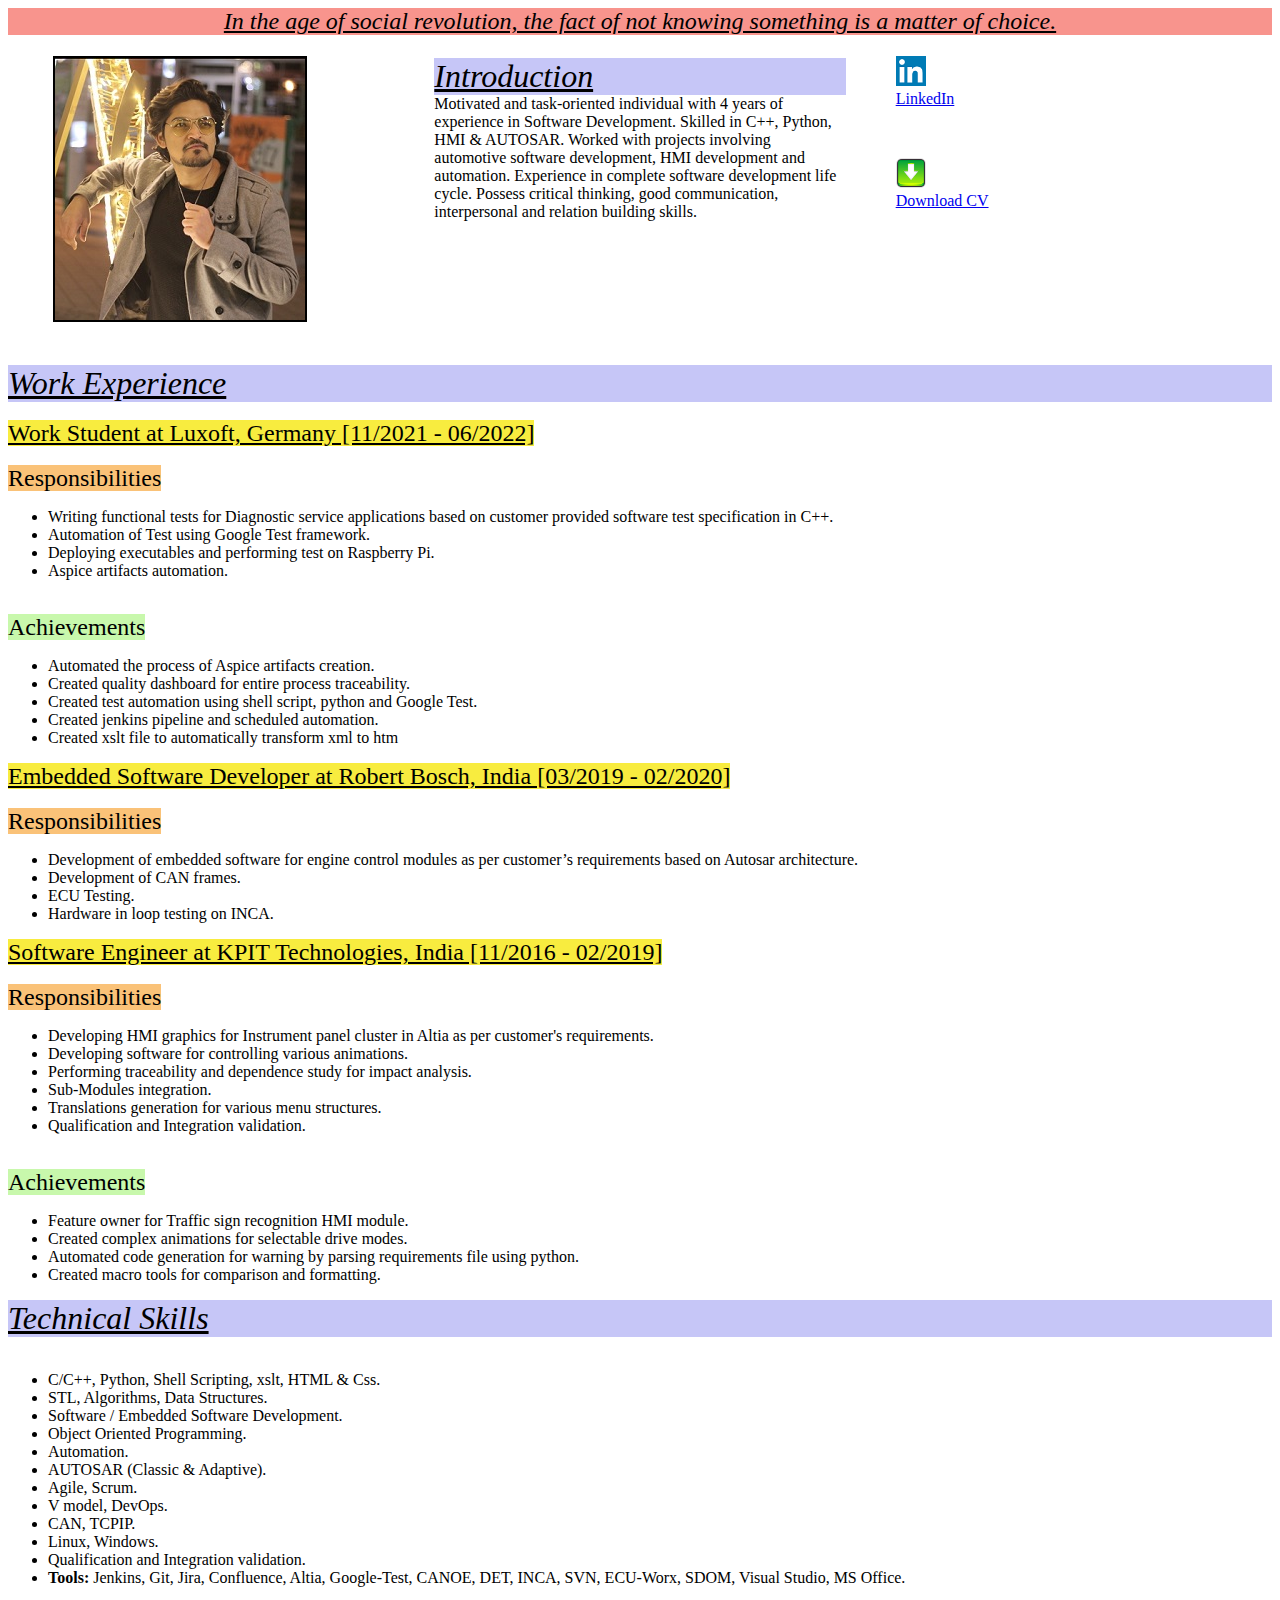
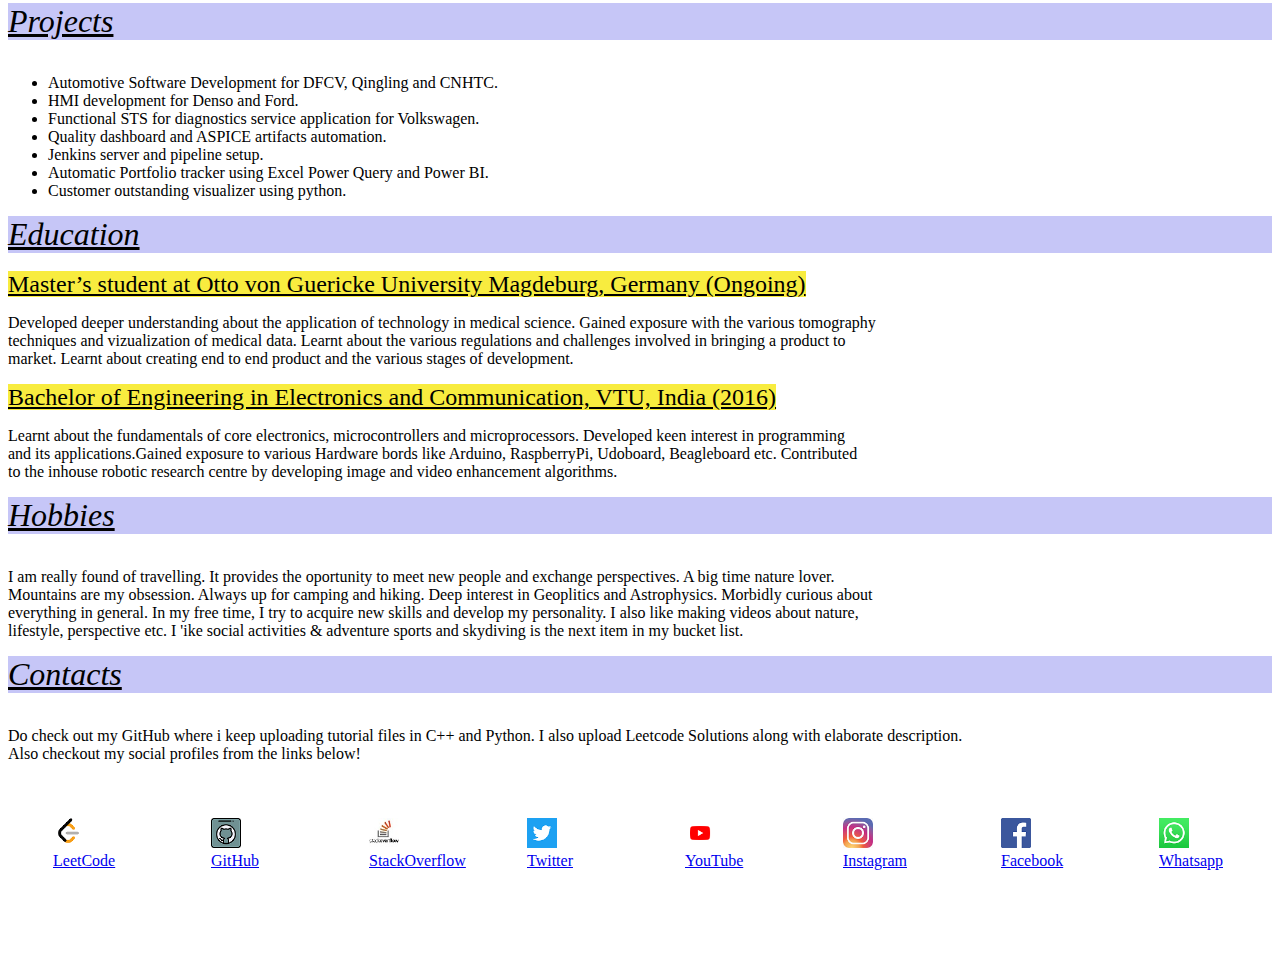
==== index.html @ 7afd221d "Initial version" ====
<!DOCTYPE html>
    <html>
<head>
<meta name="viewport" content="width=device-width, initial-scale=1">
<style>
/* Three image containers (use 25% for four, and 50% for two, etc) */
.column {
  float: left;
  width: 10%;
  padding: 5px;
}

/* Clear floats after image containers */
.row::after {
  content: "";
  clear: both;
  display: table;
}


.row {
  display: flex;
}

.column {
  flex: 10%;
  padding: 5px;
}

.h0{
    text-align:center;
    font-family:Segoe Print;
    background-color:rgb(248, 148, 141);
    font-size:150%;
    color:black;
    }
.h1{
    text-align:left;
    font-family:Segoe Print;
    background-color:rgb(198, 198, 247);
    font-size:200%;
    color:black;
    }

.h2{
    text-align:left;
    font-family:News Gothic MT;
    font-size:150%;
    color:black;
    }
.t1{
    text-align: left;
    font-family:verdana;
    font-size:100%;
    color:black;
    }

</style>

</head>
<body style="background-color:#fffffffa">
    <! –– Tagline ––>
    <div class = "h0"><i><u>In the age of social revolution, the fact of not knowing something is a matter of choice.</u></i></div>

  <! –– Profile Picture and introduction ––>
  <div class="row">
    <div class="column">
        <figure><img src="Images/Satish.jpg" alt="Satish" style="width:250px;height:262px;border: 2px solid;"></figure>
    </div> 
    <div class="column">
        <br>
        <div class = "h1"><i><u>Introduction</u></i></div>
        <div class = "t1">Motivated and task-oriented individual with 4 years of experience in Software Development.
        Skilled in C++, Python, HMI & AUTOSAR. Worked with projects involving automotive software development, 
        HMI development and automation. Experience in complete software development life cycle. Possess critical thinking, 
        good communication, interpersonal and relation building skills.</t1>
        </div> 
    </div>
    <div class="column">
        <a href="https://www.linkedin.com/in/Satish-Kumar-e/"><figure><img src="Images/Linkedin.png" alt="Linkedin" style="width:30px;height:30px;"><figcaption><hx>LinkedIn</hx></figcaption></figure></a>
        <br>
        <a href="Document/Satish_Kumar_CV.pdf" download><figure><img src="Images/Download.png" alt="Download CV" style="width:30px;height:30px;"><figcaption>Download CV</figcaption></figure></a>
        
    </div>
  </div>
  <br>
  <! –– Work Experience ––>
  <div class = "h1"><i><u>Work Experience</u></i></div>
  <br>
  <! –– LUXOFT ––>
  <div class = "h2"><u><span style="background-color:rgb(248, 236, 63) ;">Work Student at Luxoft, Germany [11/2021 - 06/2022]</span></u></div>
  <br>
  <div class = "h2"><span style="background-color:rgb(250, 194, 120) ;">Responsibilities</span></div>
  <div class = "t1">
  <ul>
    <li> Writing functional tests for Diagnostic service applications based on customer provided software test specification in C++.</li>
    <li> Automation of Test using Google Test framework.</li>
    <li> Deploying executables and performing test on Raspberry Pi.</li>
    <li> Aspice artifacts automation.</li>
  </ul>
</div>
  <br>
  <div class = "h2"><span style="background-color:rgb(200, 248, 172) ;">Achievements</span></div>
  <div class = "t1">
  <ul>
    <li> Automated the process of Aspice artifacts creation. </li>
    <li> Created quality dashboard for entire process traceability.</li>
    <li> Created test automation using shell script, python and Google Test.</li>
    <li> Created jenkins pipeline and scheduled automation.</li>
    <li> Created xslt file to automatically transform xml to htm</li>
  </ul>
</div>
  <! –– BOSCH ––>
  <div class = "h2"><u><span style="background-color:rgb(248, 236, 63) ;">Embedded Software Developer at Robert Bosch, India [03/2019 - 02/2020]</span></u></div>
  <br>
  <div class = "h2"><span style="background-color:rgb(250, 194, 120) ;">Responsibilities</span></div>
  <div class = "t1">
  <ul>
    <li>  Development of embedded software for engine control modules as per customer’s requirements based on Autosar architecture.</li>
    <li>  Development of CAN frames.</li>
    <li>  ECU Testing.</li>
    <li>  Hardware in loop testing on INCA.</li>
  </ul>
</div>

  <! –– KPIT ––>
  <div class = "h2"><u><span style="background-color:rgb(248, 236, 63) ;">Software Engineer at KPIT Technologies, India [11/2016 - 02/2019]</span></u></div>
  <br>
  <div class = "h2"><span style="background-color:rgb(250, 194, 120) ;">Responsibilities</span></div>
  <div class = "t1"> 
  <ul>
    <li>  Developing HMI graphics for Instrument panel cluster in Altia as per customer's requirements.</li>
    <li>  Developing software for controlling various animations.</li>
    <li>  Performing traceability and dependence study for impact analysis.</li>
    <li>  Sub-Modules integration.</li>
    <li>  Translations generation for various menu structures.</li>
    <li>  Qualification and Integration validation.</li>
  </ul>
  </div>
  <br>
  <div class = "h2"><span style="background-color:rgb(200, 248, 172) ;">Achievements</span></div>
  <div class = "t1"> 
  <ul>
    <li>  Feature owner for Traffic sign recognition HMI module. </li>
    <li> Created complex animations for selectable drive modes.</li>
    <li> Automated code generation for warning by parsing requirements file using python.</li>
    <li> Created macro tools for comparison and formatting.</li>
  </ul>
</div>
  <! –– Technical Skills ––>
  <div class = "h1"><i><u>Technical Skills</u></i></div>
  <br>
  <div class = "t1">
  <ul>
    <li>  C/C++, Python, Shell Scripting, xslt, HTML & Css. </li>
    <li>  STL, Algorithms, Data Structures. </li>
    <li>  Software / Embedded Software Development.</li>
    <li>  Object Oriented Programming.</li>
    <li>  Automation.</li>
    <li>  AUTOSAR (Classic & Adaptive).</li>
    <li>  Agile, Scrum.</li>
    <li>  V model, DevOps.</li>
    <li>  CAN, TCPIP.</li>
    <li>  Linux, Windows.</li>
    <li>  Qualification and Integration validation.</li>
    <li>  <b>Tools: </b>Jenkins, Git, Jira, Confluence, Altia, Google-Test, CANOE, DET, INCA, SVN, ECU-Worx, SDOM, Visual Studio, MS Office.</li>
  </ul>
</div>
  <! –– Projects ––>
  <div class = "h1"><i><u>Projects</u></i></div>
  <br>
  <div class = "t1">
  <ul>
    <li>  Automotive Software Development for DFCV, Qingling and CNHTC. </li>
    <li>  HMI development for Denso and Ford. </li>
    <li>  Functional STS for diagnostics service application for Volkswagen.</li>
    <li>  Quality dashboard and ASPICE artifacts automation.</li>
    <li>  Jenkins server and pipeline setup.</li>
    <li>  Automatic Portfolio tracker using Excel Power Query and Power BI.</li>
    <li>  Customer outstanding visualizer using python.</li>
  </ul>
</div>
  <! –– Education ––>
  <div class = "h1"><i><u>Education</u></i></div>
  <br>
  <div class = "h2"><u><span style="background-color:rgb(248, 236, 63) ;"> Master’s student at Otto von Guericke University Magdeburg, Germany (Ongoing)</span></u></div>
  <div class = "t1">
    <p>
        Developed deeper understanding about the application of technology in medical science. Gained exposure with the various tomography<br>
        techniques and vizualization of medical data. Learnt about the various regulations and challenges involved in bringing a product to<br>
        market. Learnt about creating end to end product and the various stages of development. 
    </p>
  </div>
  <div class = "h2"><u><span style="background-color:rgb(248, 236, 63) ;">  Bachelor of Engineering in Electronics and Communication, VTU, India (2016)</span></u></div>
  <div class = "t1">
    <p>Learnt about the fundamentals of core electronics, microcontrollers and microprocessors. Developed keen interest in programming<br>
         and its applications.Gained exposure to various Hardware bords like Arduino, RaspberryPi, Udoboard, Beagleboard etc. Contributed <br>
        to the inhouse robotic research centre by developing image and video enhancement algorithms. 
    </p>
  </div>

  <! –– Hobbies ––>
  <div class = "h1"><i><u>Hobbies</u></i></div>
  <br>
  <div class = "t1">
    <p>I am really found of travelling. It provides the oportunity to meet new people and exchange perspectives.  A big time nature lover. <br>
        Mountains are my obsession. Always up for camping and hiking. Deep interest in Geoplitics and Astrophysics. Morbidly curious about<br>
        everything in general. In my free time, I try to acquire new skills and develop my personality. I also like making videos about nature,<br>
        lifestyle, perspective etc.  I 'ike social activities & adventure sports and skydiving is the next item in my bucket list.
      </p>
</div>

<! –– Contacts ––>
<div class = "h1"><i><u>Contacts</u></i></div>
<br>
<div class = "t1">
<p>Do check out my GitHub where i keep uploading tutorial files in C++ and Python. I also upload Leetcode Solutions along with elaborate description.<br>
    Also checkout my social profiles from the links below!
</p>
</div>
<br>
<! –– Various Social Media Links ––>
<div class="row">
    <div class="column">
        <a href="https://leetcode.com/satish_singhx/"><figure><img src="Images/Leetcode.png" alt="Leet Code" style="width:30px;height:30px;"><figcaption>LeetCode</figcaption></figure></a>
    </div>
    <div class="column">
        <a href="https://github.com/satishsingh0077"><figure><img src="Images/Github.png" alt="GitHub" style="width:30px;height:30px;"><figcaption>GitHub</figcaption></figure></a>
    </div>
    <div class="column">
        <a href="https://stackoverflow.com/users/17842249/satish-kumar-singh"><figure><img src="Images/StackOverflow.jpeg" alt="Stack Overflow" style="width:30px;height:30px;"><figcaption>StackOverflow</figcaption></figure></a>
      </div>
      <div class="column">
        <a href="https://twitter.com/SatishXcom"><figure><img src="Images/Twitter.png" alt="Twitter" style="width:30px;height:30px;"><figcaption>Twitter</figcaption></figure></a>
      </div>
      <div class="column">
        <a href="https://www.youtube.com/channel/UCJR1rvSaWUZOixMQodobD7g"><figure><img src="Images/Youtube.png" alt="YouTube" style="width:30px;height:30px;"><figcaption>YouTube</figcaption></figure></a>
      </div>
      <div class="column">
        <a href="https://www.instagram.com/satish_singhx/"><figure><img src="Images/Instagram.png" alt="Instagram" style="width:30px;height:30px;"><figcaption>Instagram</figcaption></figure></a>
      </div>
      <div class="column">
        <a href="https://www.facebook.com/satishsingh.xx"><figure><img src="Images/Facebook.png" alt="Facebook" style="width:30px;height:30px;"><figcaption>Facebook</figcaption></figure></a>
      </div>
      <div class="column">
        <a href="https://wa.me/+4917670106345"><figure><img src="Images/Whatsapp.png" alt="Whatsapp" style="width:30px;height:30px;"><figcaption>Whatsapp</figcaption></figure></a>
      </div>
  </div>
  <br><br><br><br>

</body>
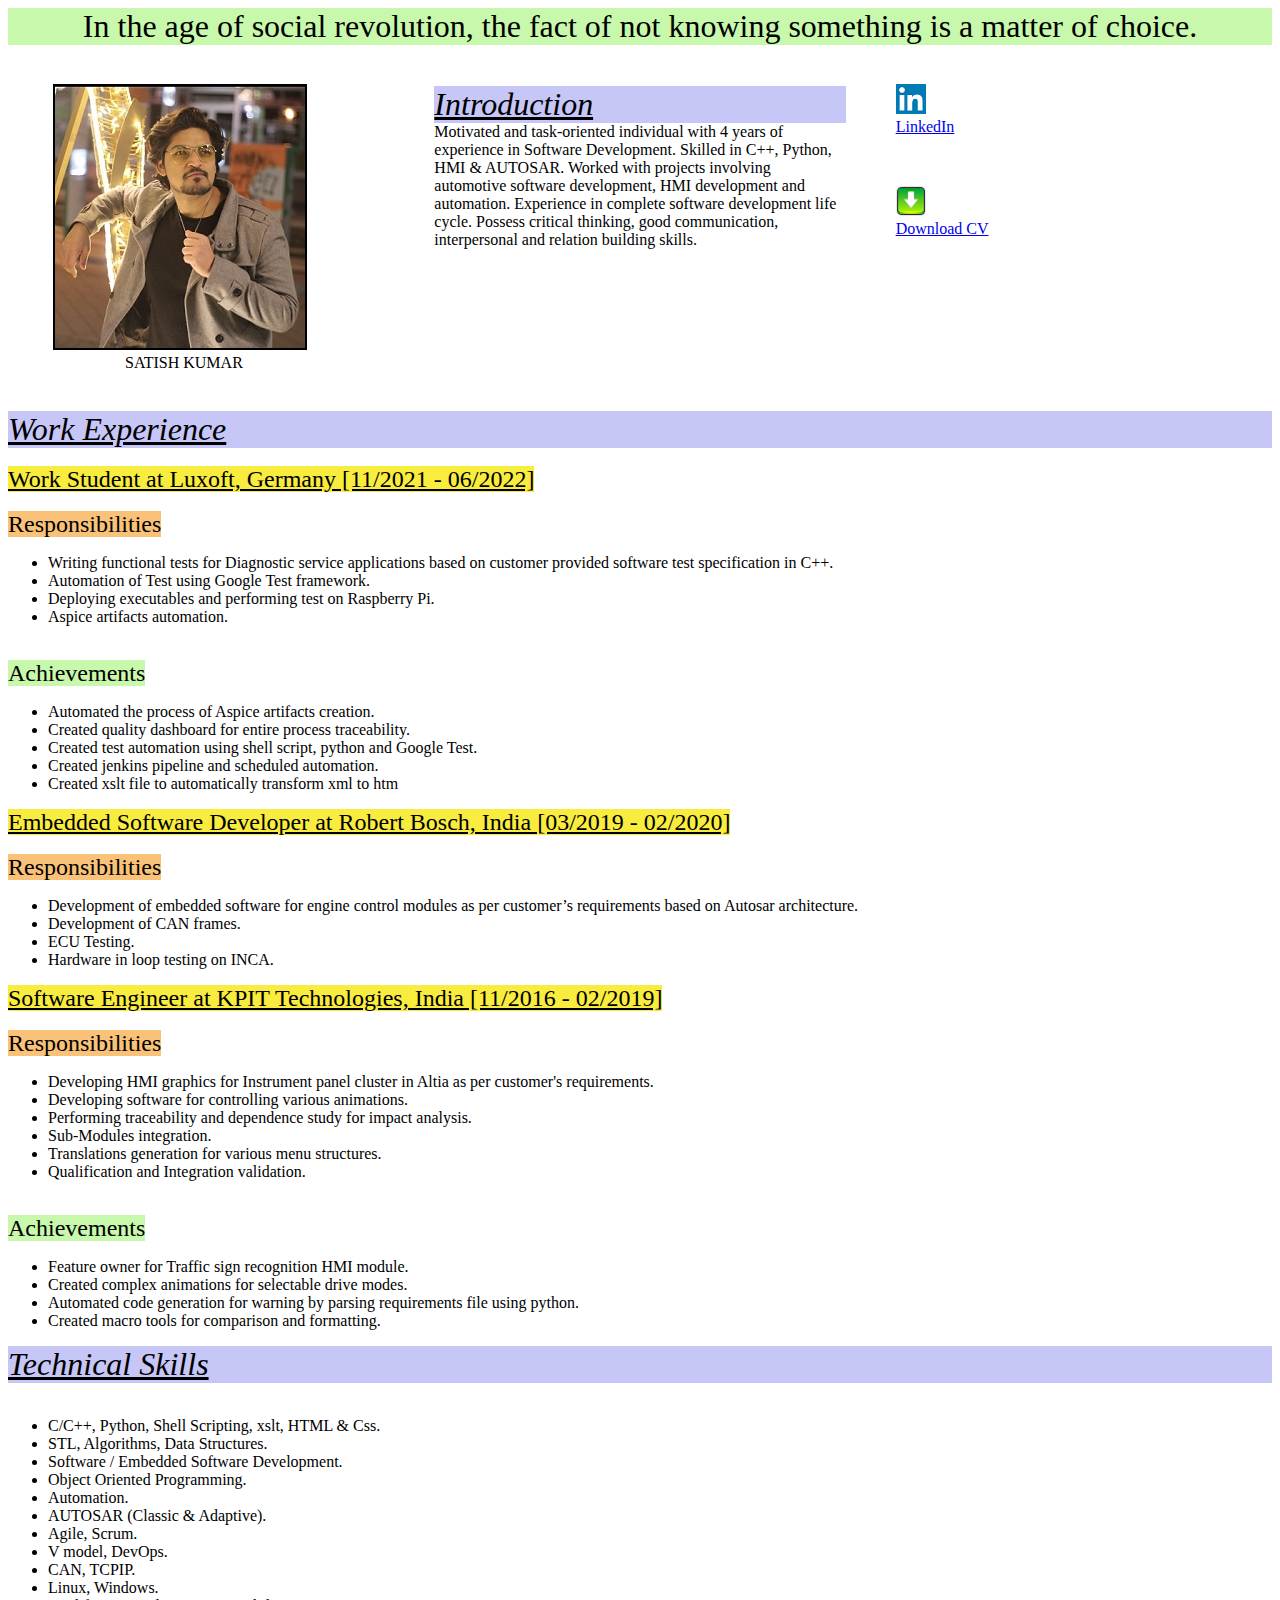
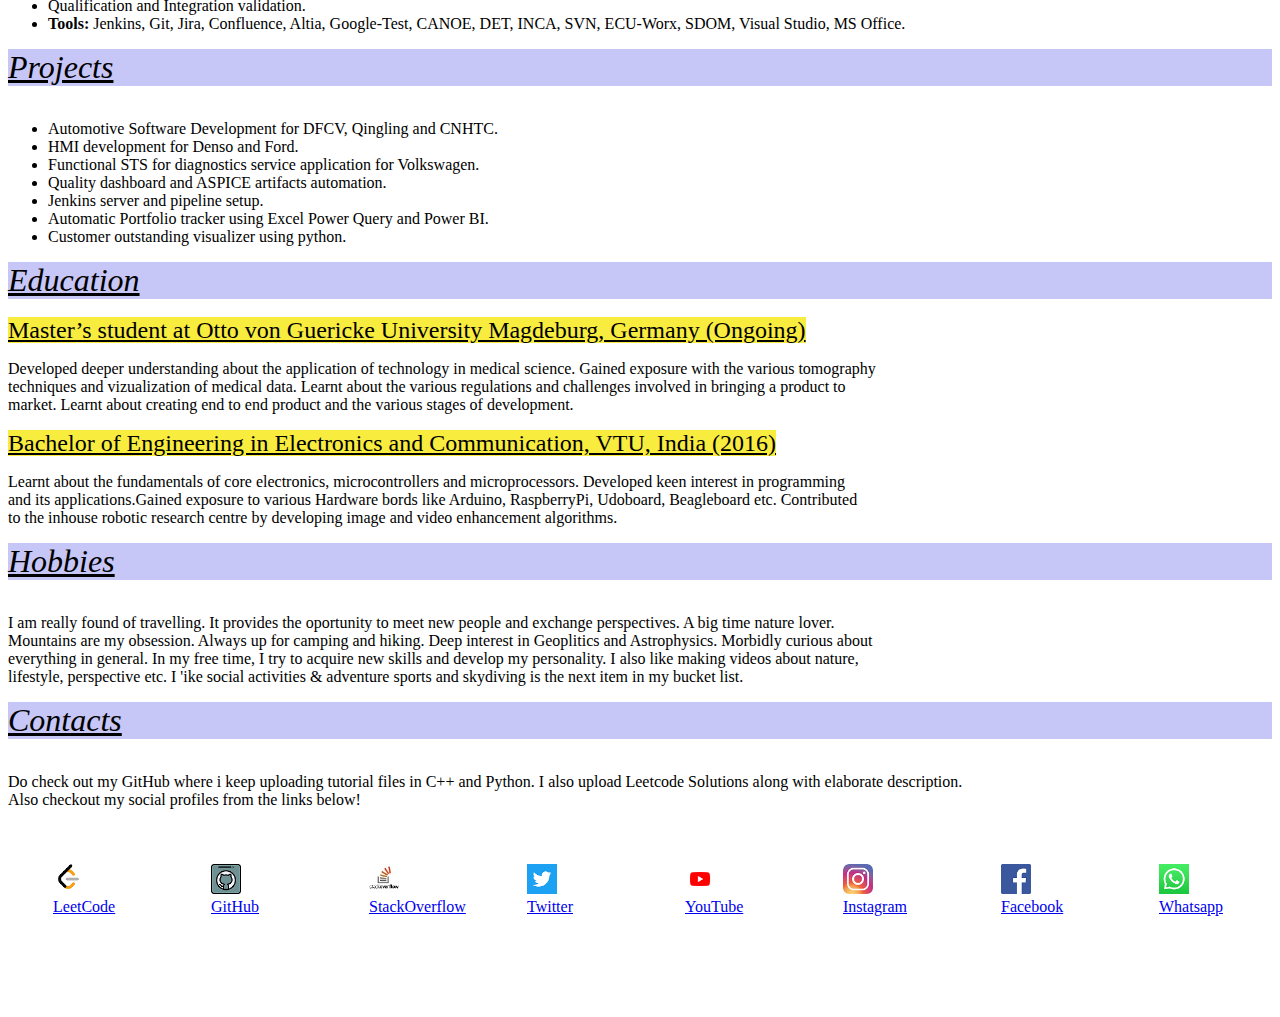
==== commit 31a7d92a: "version 1.0.1: changed the heading and cv" ====
--- a/index.html
+++ b/index.html
@@ -29,9 +29,9 @@
 
 .h0{
     text-align:center;
-    font-family:Segoe Print;
-    background-color:rgb(248, 148, 141);
-    font-size:150%;
+    font-family:Geneva;
+    background-color:rgb(200, 248, 172);
+    font-size:200%;
     color:black;
     }
 .h1{
@@ -60,12 +60,12 @@
 </head>
 <body style="background-color:#fffffffa">
     <! –– Tagline ––>
-    <div class = "h0"><i><u>In the age of social revolution, the fact of not knowing something is a matter of choice.</u></i></div>
-
+    <div class = "h0">In the age of social revolution, the fact of not knowing something is a matter of choice.</div>
+  <br>
   <! –– Profile Picture and introduction ––>
   <div class="row">
     <div class="column">
-        <figure><img src="Images/Satish.jpg" alt="Satish" style="width:250px;height:262px;border: 2px solid;"></figure>
+        <figure><img src="Images/Satish.jpg" alt="Satish" style="width:250px;height:262px;border: 2px solid;"><figcaption>&nbsp;&nbsp;&nbsp;&nbsp;&nbsp;&nbsp;&nbsp;&nbsp;&nbsp;&nbsp;&nbsp;&nbsp;&nbsp;&nbsp;&nbsp;&nbsp;&nbsp;&nbsp;SATISH KUMAR</figcaption></figure>
     </div> 
     <div class="column">
         <br>
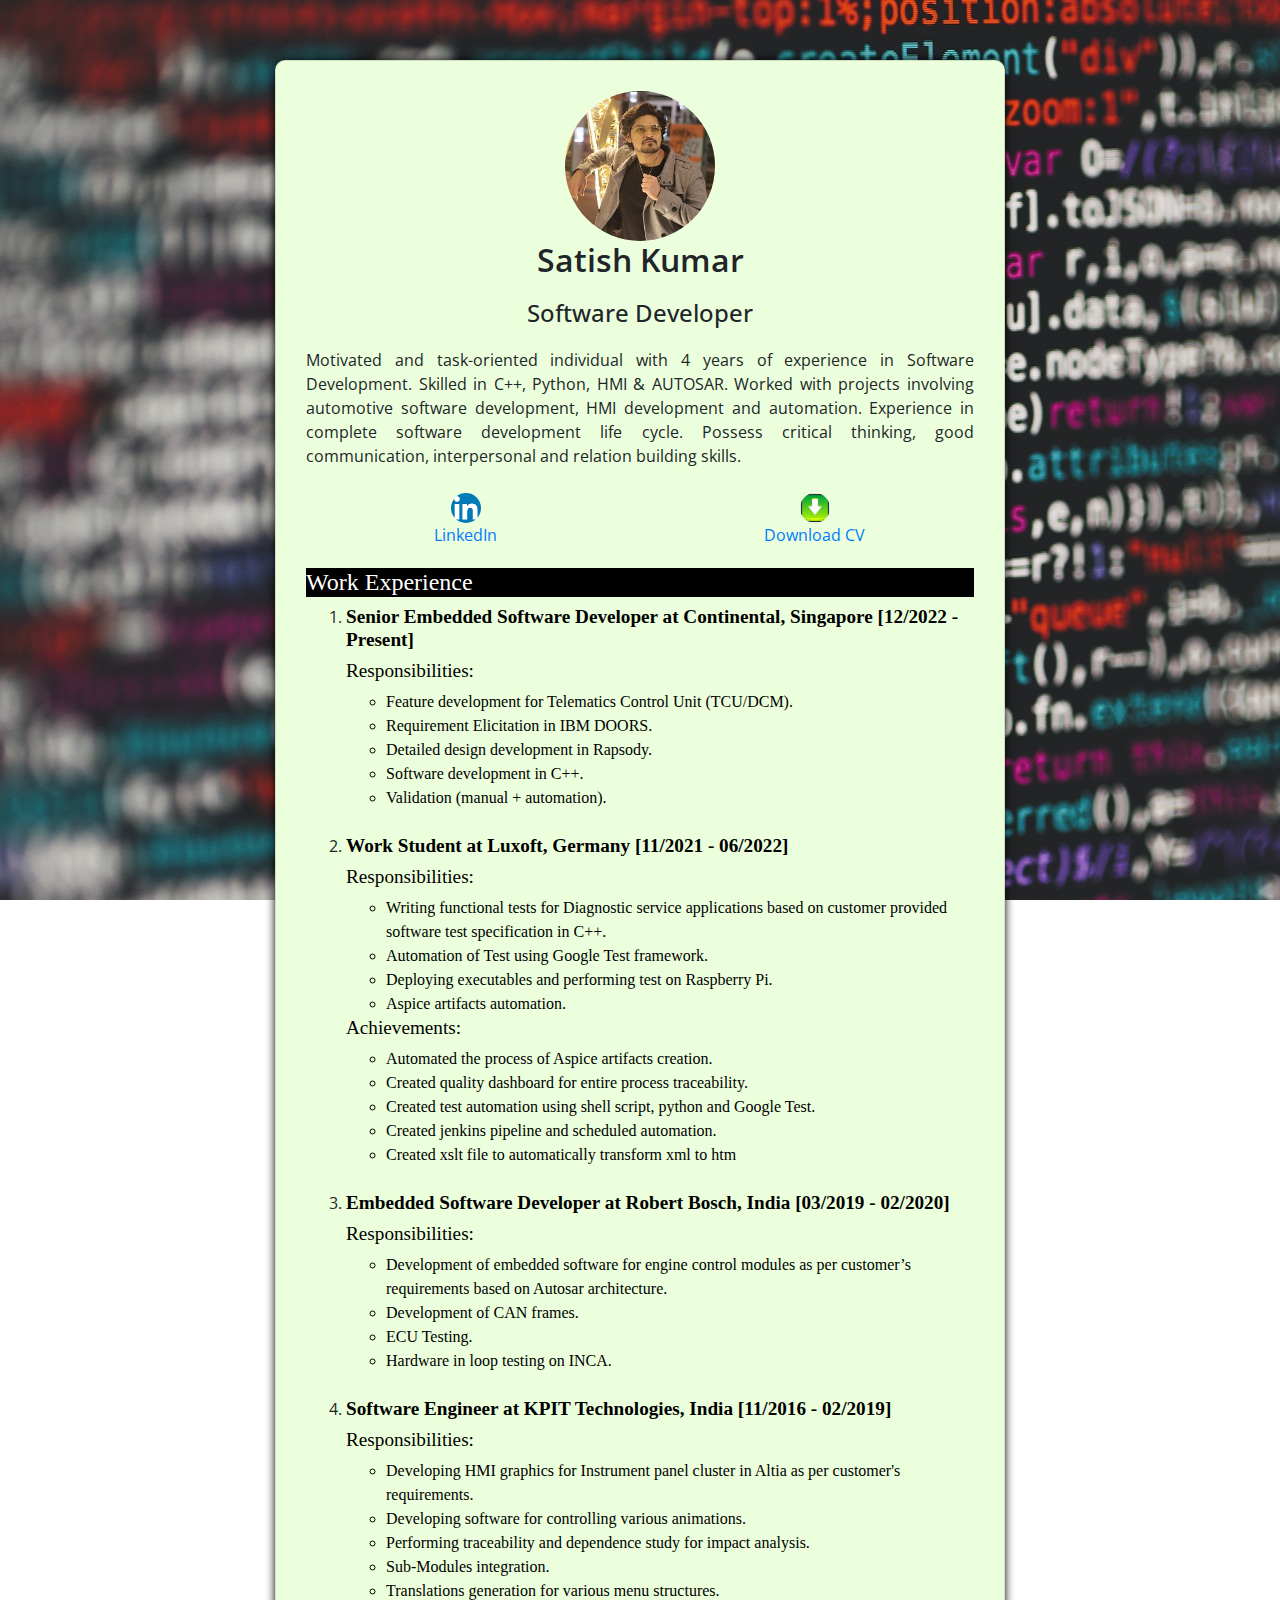
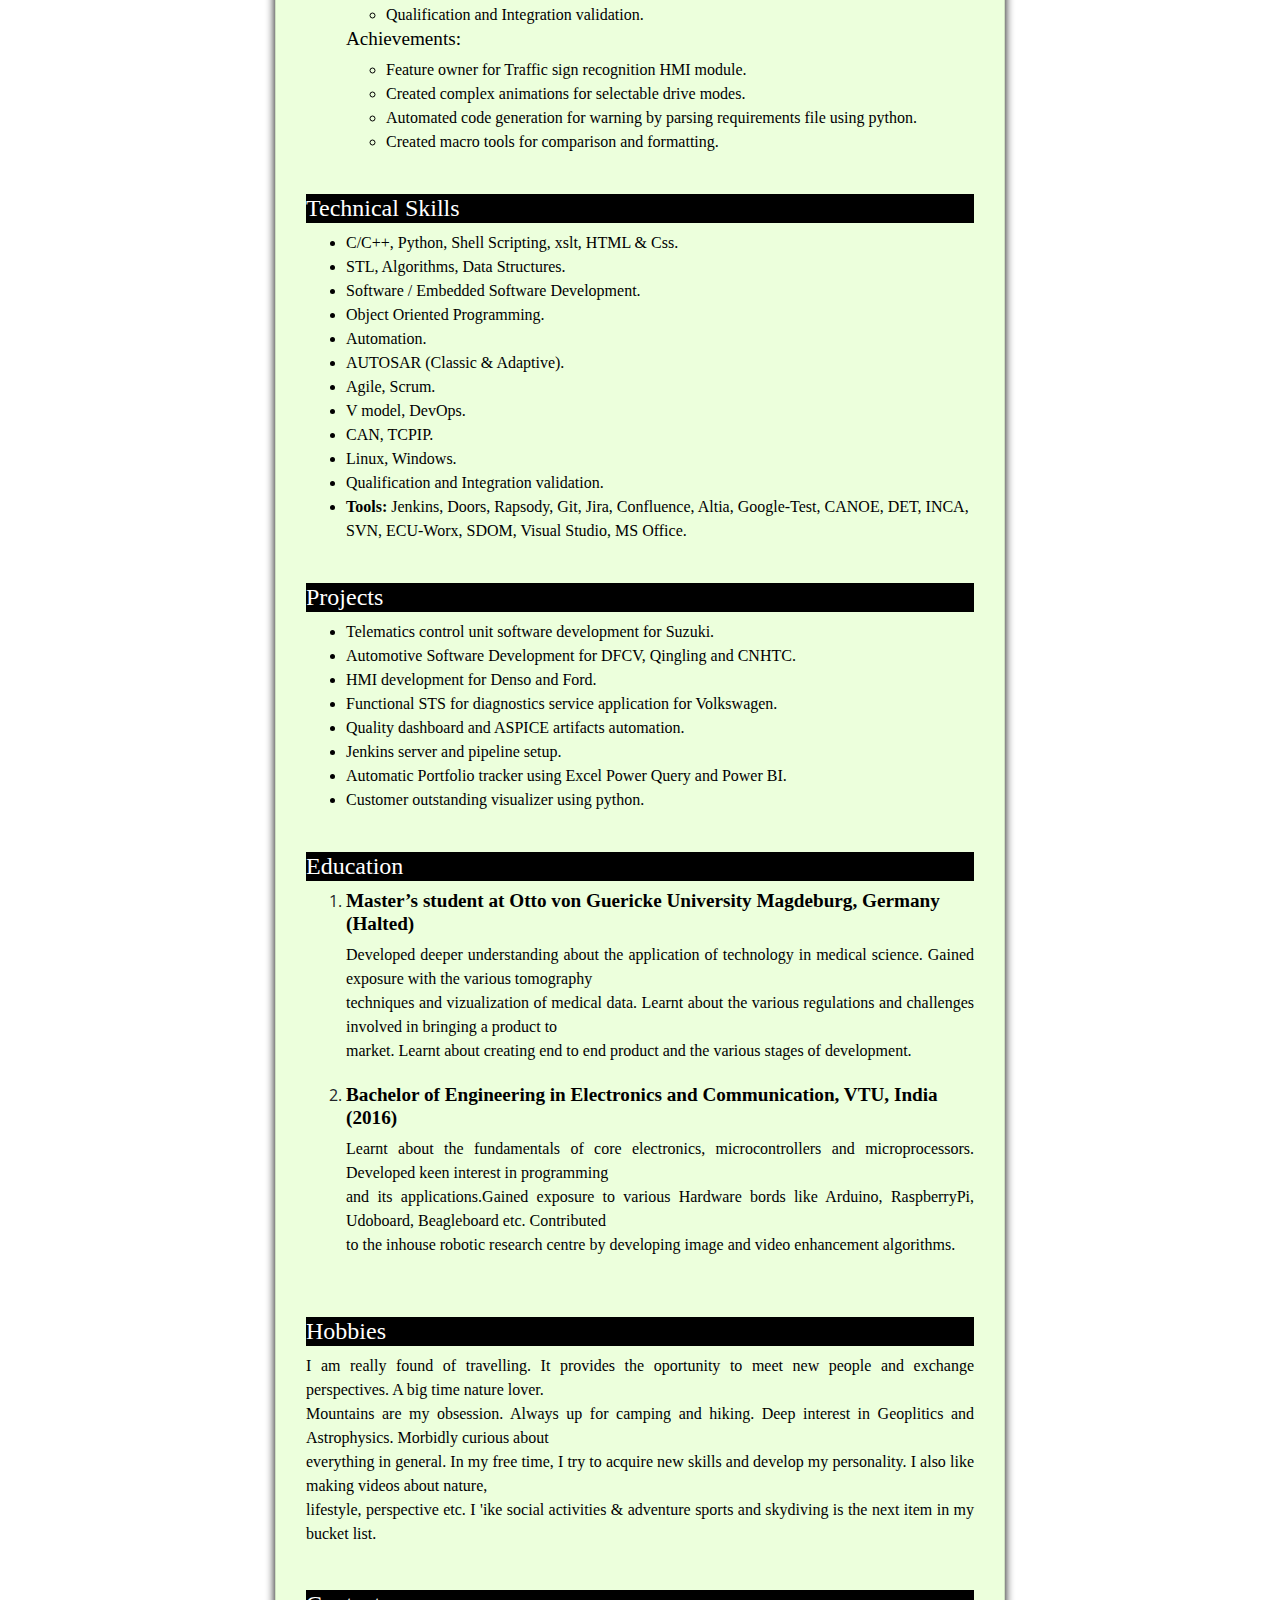
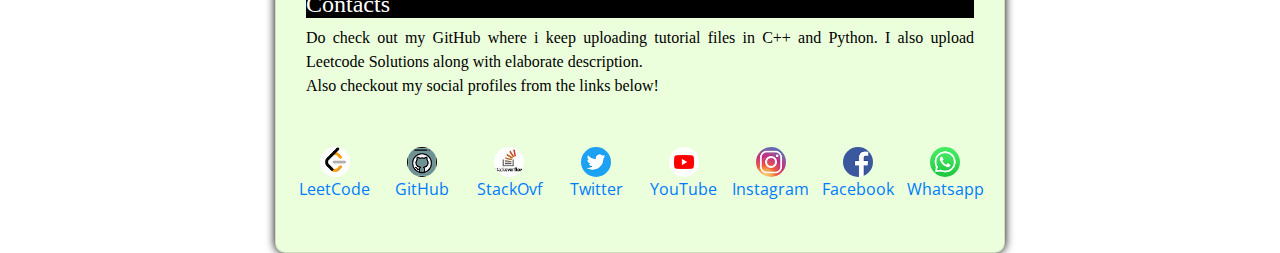
==== commit ed9ec8c6: "Added new work experience" ====
--- a/index.html
+++ b/index.html
@@ -1,9 +1,56 @@
 <!DOCTYPE html>
-    <html>
-<head>
-<meta name="viewport" content="width=device-width, initial-scale=1">
-<style>
-/* Three image containers (use 25% for four, and 50% for two, etc) */
+<html>
+  <head>
+    <meta name="viewport" content="width=device-width, initial-scale=1">
+    <link rel="stylesheet" href="https://stackpath.bootstrapcdn.com/bootstrap/4.5.2/css/bootstrap.min.css" integrity="sha384-JcKb8q3iqJ61gNV9KGb8thSsNjpSL0n8PARn9HuZOnIxN0hoP+VmmDGMN5t9UJ0Z" crossorigin="anonymous">
+    <link href="https://fonts.googleapis.com/css2?family=Open+Sans&display=swap" rel="stylesheet">
+    <style>
+      /* Custom styles */
+      body {
+        font-family: 'Open Sans', sans-serif;
+        background-image:url("Images/Automotive3.jpg");
+		background-attachment: fixed;
+      }
+      .container {
+        padding-top: 60px;
+      }
+      .card {
+        background-color:#ECFFDC;
+        border-radius: 10px;
+        box-shadow: 0px 0px 10px rgba(0, 0, 0, 255);
+        padding: 30px;
+      }
+      .card img {
+        border-radius: 50%;
+        width: 150px;
+        height: 150px;
+        margin: 0 auto;
+        display: block;
+      }
+      .card h1 {
+        font-size: 2em;
+        font-weight: 600;
+        margin-bottom: 20px;
+        text-align: center;
+      }
+      .card h2 {
+        font-size: 1.5em;
+        font-weight: 500;
+        margin-bottom: 20px;
+        text-align: center;
+      }
+      .card p {
+        font-size: 1em;
+        font-weight: 400;
+        line-height: 1.5em;
+        margin-bottom: 20px;
+        text-align: justify;
+      }
+      .card .btn {
+        margin-top: 20px;
+        text-align: center;
+        width: 100%;
+      }
 .column {
   float: left;
   width: 10%;
@@ -36,16 +83,16 @@
     }
 .h1{
     text-align:left;
-    font-family:Segoe Print;
-    background-color:rgb(198, 198, 247);
-    font-size:200%;
-    color:black;
+    font-family:Geneva;
+    background-color:#000000;
+    font-size:150%;
+    color:white;
     }
 
 .h2{
     text-align:left;
     font-family:News Gothic MT;
-    font-size:150%;
+    font-size:120%;
     color:black;
     }
 .t1{
@@ -55,42 +102,44 @@
     color:black;
     }
 
-</style>
-
-</head>
-<body style="background-color:#fffffffa">
-    <! –– Tagline ––>
-    <div class = "h0">In the age of social revolution, the fact of not knowing something is a matter of choice.</div>
-  <br>
-  <! –– Profile Picture and introduction ––>
-  <div class="row">
-    <div class="column">
-        <figure><img src="Images/Satish.jpg" alt="Satish" style="width:250px;height:262px;border: 2px solid;"><figcaption>&nbsp;&nbsp;&nbsp;&nbsp;&nbsp;&nbsp;&nbsp;&nbsp;&nbsp;&nbsp;&nbsp;&nbsp;&nbsp;&nbsp;&nbsp;&nbsp;&nbsp;&nbsp;SATISH KUMAR</figcaption></figure>
-    </div> 
-    <div class="column">
-        <br>
-        <div class = "h1"><i><u>Introduction</u></i></div>
-        <div class = "t1">Motivated and task-oriented individual with 4 years of experience in Software Development.
-        Skilled in C++, Python, HMI & AUTOSAR. Worked with projects involving automotive software development, 
-        HMI development and automation. Experience in complete software development life cycle. Possess critical thinking, 
-        good communication, interpersonal and relation building skills.</t1>
-        </div> 
-    </div>
-    <div class="column">
-        <a href="https://www.linkedin.com/in/Satish-Kumar-e/"><figure><img src="Images/Linkedin.png" alt="Linkedin" style="width:30px;height:30px;"><figcaption><hx>LinkedIn</hx></figcaption></figure></a>
-        <br>
-        <a href="Document/Satish_Kumar_CV.pdf" download><figure><img src="Images/Download.png" alt="Download CV" style="width:30px;height:30px;"><figcaption>Download CV</figcaption></figure></a>
-        
-    </div>
-  </div>
-  <br>
-  <! –– Work Experience ––>
-  <div class = "h1"><i><u>Work Experience</u></i></div>
+    </style>
+  </head>
+  <body>
+    <div class="container">
+      <div class="row justify-content-center">
+        <div class="col-md-8">
+          <div class="card">
+            <img src="Images/Satish.jpg" alt="Satish">
+            <h1>Satish Kumar</h1>
+            <h2>Software Developer</h2>
+            <p>Motivated and task-oriented individual with 4 years of experience in Software Development. Skilled in C++, Python, HMI & AUTOSAR. Worked with projects involving automotive software development, HMI development and automation. Experience in complete software development life cycle. Possess critical thinking, good communication, interpersonal and relation building skills.</p>
+             <div class="row">
+				<div class="column">
+					<a href="https://www.linkedin.com/in/Satish-Kumar-e/"><figure><img src="Images/Linkedin.png" alt="LinkedIn" style="width:30px;height:30px;"><figcaption style="text-align: center";>LinkedIn</figcaption></figure></a>
+				</div>
+				<div class="column">
+					<a href="Document/Satish_Kumar_CV.pdf" download><figure><img src="Images/Download.png" alt="GitHub" style="width:30px;height:30px;"><figcaption style="text-align: center">Download CV</figcaption></figure></a>
+				</div>
+			</div>
+ <! –– Work Experience ––>
+  <div class = "h1">Work Experience</div>
+  <ol>
+  <! –– Continental ––>
+  <li><div class = "h2"><b><span style="">Senior Embedded Software Developer at Continental, Singapore [12/2022 - Present]</span></b></div></li>
+  <div class = "h2"><span style="">Responsibilities:</span></div>
+  <div class = "t1">
+  <ul>
+    <li> Feature development for Telematics Control Unit (TCU/DCM).</li>
+    <li> Requirement Elicitation in IBM DOORS.</li>
+    <li> Detailed design development in Rapsody.</li>
+    <li> Software development in C++.</li>
+    <li> Validation (manual + automation).</li>
+  </ul>
+</div>
   <br>
   <! –– LUXOFT ––>
-  <div class = "h2"><u><span style="background-color:rgb(248, 236, 63) ;">Work Student at Luxoft, Germany [11/2021 - 06/2022]</span></u></div>
-  <br>
-  <div class = "h2"><span style="background-color:rgb(250, 194, 120) ;">Responsibilities</span></div>
+  <li><div class = "h2"><b><span style="">Work Student at Luxoft, Germany [11/2021 - 06/2022]</span></b></div></li>
+  <div class = "h2"><span style="">Responsibilities:</span></div>
   <div class = "t1">
   <ul>
     <li> Writing functional tests for Diagnostic service applications based on customer provided software test specification in C++.</li>
@@ -99,8 +148,7 @@
     <li> Aspice artifacts automation.</li>
   </ul>
 </div>
-  <br>
-  <div class = "h2"><span style="background-color:rgb(200, 248, 172) ;">Achievements</span></div>
+  <div class = "h2"><span style="">Achievements:</span></div>
   <div class = "t1">
   <ul>
     <li> Automated the process of Aspice artifacts creation. </li>
@@ -110,10 +158,10 @@
     <li> Created xslt file to automatically transform xml to htm</li>
   </ul>
 </div>
+<br>
   <! –– BOSCH ––>
-  <div class = "h2"><u><span style="background-color:rgb(248, 236, 63) ;">Embedded Software Developer at Robert Bosch, India [03/2019 - 02/2020]</span></u></div>
-  <br>
-  <div class = "h2"><span style="background-color:rgb(250, 194, 120) ;">Responsibilities</span></div>
+  <li><div class = "h2"><b><span style="">Embedded Software Developer at Robert Bosch, India [03/2019 - 02/2020]</span></b></div></li>
+  <div class = "h2"><span style="">Responsibilities:</span></div>
   <div class = "t1">
   <ul>
     <li>  Development of embedded software for engine control modules as per customer’s requirements based on Autosar architecture.</li>
@@ -122,11 +170,10 @@
     <li>  Hardware in loop testing on INCA.</li>
   </ul>
 </div>
-
+<br>
   <! –– KPIT ––>
-  <div class = "h2"><u><span style="background-color:rgb(248, 236, 63) ;">Software Engineer at KPIT Technologies, India [11/2016 - 02/2019]</span></u></div>
-  <br>
-  <div class = "h2"><span style="background-color:rgb(250, 194, 120) ;">Responsibilities</span></div>
+  <li><div class = "h2"><b><span style="">Software Engineer at KPIT Technologies, India [11/2016 - 02/2019]</span></b></div></li>
+  <div class = "h2"><span style="">Responsibilities:</span></div>
   <div class = "t1"> 
   <ul>
     <li>  Developing HMI graphics for Instrument panel cluster in Altia as per customer's requirements.</li>
@@ -137,8 +184,7 @@
     <li>  Qualification and Integration validation.</li>
   </ul>
   </div>
-  <br>
-  <div class = "h2"><span style="background-color:rgb(200, 248, 172) ;">Achievements</span></div>
+  <div class = "h2"><span style="">Achievements:</span></div>
   <div class = "t1"> 
   <ul>
     <li>  Feature owner for Traffic sign recognition HMI module. </li>
@@ -147,9 +193,10 @@
     <li> Created macro tools for comparison and formatting.</li>
   </ul>
 </div>
+</ol>
+<br>
   <! –– Technical Skills ––>
-  <div class = "h1"><i><u>Technical Skills</u></i></div>
-  <br>
+  <div class = "h1">Technical Skills</div>
   <div class = "t1">
   <ul>
     <li>  C/C++, Python, Shell Scripting, xslt, HTML & Css. </li>
@@ -163,14 +210,15 @@
     <li>  CAN, TCPIP.</li>
     <li>  Linux, Windows.</li>
     <li>  Qualification and Integration validation.</li>
-    <li>  <b>Tools: </b>Jenkins, Git, Jira, Confluence, Altia, Google-Test, CANOE, DET, INCA, SVN, ECU-Worx, SDOM, Visual Studio, MS Office.</li>
-  </ul>
-</div>
+    <li>  <b>Tools: </b>Jenkins, Doors, Rapsody, Git, Jira, Confluence, Altia, Google-Test, CANOE, DET, INCA, SVN, ECU-Worx, SDOM, Visual Studio, MS Office.</li>
+  </ul>
+</div>
+<br>
   <! –– Projects ––>
-  <div class = "h1"><i><u>Projects</u></i></div>
-  <br>
-  <div class = "t1">
-  <ul>
+  <div class = "h1">Projects</div>
+  <div class = "t1">
+  <ul>
+    <li>  Telematics control unit software development for Suzuki.</li>
     <li>  Automotive Software Development for DFCV, Qingling and CNHTC. </li>
     <li>  HMI development for Denso and Ford. </li>
     <li>  Functional STS for diagnostics service application for Volkswagen.</li>
@@ -180,10 +228,11 @@
     <li>  Customer outstanding visualizer using python.</li>
   </ul>
 </div>
+<br>
   <! –– Education ––>
-  <div class = "h1"><i><u>Education</u></i></div>
-  <br>
-  <div class = "h2"><u><span style="background-color:rgb(248, 236, 63) ;"> Master’s student at Otto von Guericke University Magdeburg, Germany (Ongoing)</span></u></div>
+  <div class = "h1">Education</div>
+   <ol>
+  <li><div class = "h2"><b><span style=""> Master’s student at Otto von Guericke University Magdeburg, Germany (Halted)</span></b></div></li>
   <div class = "t1">
     <p>
         Developed deeper understanding about the application of technology in medical science. Gained exposure with the various tomography<br>
@@ -191,17 +240,17 @@
         market. Learnt about creating end to end product and the various stages of development. 
     </p>
   </div>
-  <div class = "h2"><u><span style="background-color:rgb(248, 236, 63) ;">  Bachelor of Engineering in Electronics and Communication, VTU, India (2016)</span></u></div>
+  <li><div class = "h2"><b><span style="">  Bachelor of Engineering in Electronics and Communication, VTU, India (2016)</span></b></div></li>
   <div class = "t1">
     <p>Learnt about the fundamentals of core electronics, microcontrollers and microprocessors. Developed keen interest in programming<br>
          and its applications.Gained exposure to various Hardware bords like Arduino, RaspberryPi, Udoboard, Beagleboard etc. Contributed <br>
         to the inhouse robotic research centre by developing image and video enhancement algorithms. 
     </p>
   </div>
-
+</ol>
+<br>
   <! –– Hobbies ––>
-  <div class = "h1"><i><u>Hobbies</u></i></div>
-  <br>
+  <div class = "h1">Hobbies</div>
   <div class = "t1">
     <p>I am really found of travelling. It provides the oportunity to meet new people and exchange perspectives.  A big time nature lover. <br>
         Mountains are my obsession. Always up for camping and hiking. Deep interest in Geoplitics and Astrophysics. Morbidly curious about<br>
@@ -209,10 +258,9 @@
         lifestyle, perspective etc.  I 'ike social activities & adventure sports and skydiving is the next item in my bucket list.
       </p>
 </div>
-
+<br>			
 <! –– Contacts ––>
-<div class = "h1"><i><u>Contacts</u></i></div>
-<br>
+<div class = "h1">Contacts</div>
 <div class = "t1">
 <p>Do check out my GitHub where i keep uploading tutorial files in C++ and Python. I also upload Leetcode Solutions along with elaborate description.<br>
     Also checkout my social profiles from the links below!
@@ -222,30 +270,35 @@
 <! –– Various Social Media Links ––>
 <div class="row">
     <div class="column">
-        <a href="https://leetcode.com/satish_singhx/"><figure><img src="Images/Leetcode.png" alt="Leet Code" style="width:30px;height:30px;"><figcaption>LeetCode</figcaption></figure></a>
+        <a href="https://leetcode.com/satish_singhx/"><figure><img src="Images/Leetcode.png" alt="Leet Code" style="width:30px;height:30px;"><figcaption style="text-align: center">LeetCode</figcaption></figure></a>
     </div>
     <div class="column">
-        <a href="https://github.com/satishsingh0077"><figure><img src="Images/Github.png" alt="GitHub" style="width:30px;height:30px;"><figcaption>GitHub</figcaption></figure></a>
+        <a href="https://github.com/satishsingh0077"><figure><img src="Images/Github.png" alt="GitHub" style="width:30px;height:30px;"><figcaption style="text-align: center">GitHub</figcaption></figure></a>
     </div>
     <div class="column">
-        <a href="https://stackoverflow.com/users/17842249/satish-kumar-singh"><figure><img src="Images/StackOverflow.jpeg" alt="Stack Overflow" style="width:30px;height:30px;"><figcaption>StackOverflow</figcaption></figure></a>
-      </div>
-      <div class="column">
-        <a href="https://twitter.com/SatishXcom"><figure><img src="Images/Twitter.png" alt="Twitter" style="width:30px;height:30px;"><figcaption>Twitter</figcaption></figure></a>
-      </div>
-      <div class="column">
-        <a href="https://www.youtube.com/channel/UCJR1rvSaWUZOixMQodobD7g"><figure><img src="Images/Youtube.png" alt="YouTube" style="width:30px;height:30px;"><figcaption>YouTube</figcaption></figure></a>
-      </div>
-      <div class="column">
-        <a href="https://www.instagram.com/satish_singhx/"><figure><img src="Images/Instagram.png" alt="Instagram" style="width:30px;height:30px;"><figcaption>Instagram</figcaption></figure></a>
-      </div>
-      <div class="column">
-        <a href="https://www.facebook.com/satishsingh.xx"><figure><img src="Images/Facebook.png" alt="Facebook" style="width:30px;height:30px;"><figcaption>Facebook</figcaption></figure></a>
-      </div>
-      <div class="column">
-        <a href="https://wa.me/+4917670106345"><figure><img src="Images/Whatsapp.png" alt="Whatsapp" style="width:30px;height:30px;"><figcaption>Whatsapp</figcaption></figure></a>
-      </div>
-  </div>
-  <br><br><br><br>
-
-</body>
+        <a href="https://stackoverflow.com/users/17842249/satish-kumar-singh"><figure><img src="Images/StackOverflow.jpeg" alt="Stack Overflow" style="width:30px;height:30px;"><figcaption style="text-align: center">StackOvf</figcaption></figure></a>
+      </div>
+      <div class="column">
+        <a href="https://twitter.com/SatishXcom"><figure><img src="Images/Twitter.png" alt="Twitter" style="width:30px;height:30px;"><figcaption style="text-align: center">Twitter</figcaption></figure></a>
+      </div>
+      <div class="column">
+        <a href="https://www.youtube.com/channel/UCJR1rvSaWUZOixMQodobD7g"><figure><img src="Images/Youtube.png" alt="YouTube" style="width:30px;height:30px;"><figcaption style="text-align: center">YouTube</figcaption></figure></a>
+      </div>
+      <div class="column">
+        <a href="https://www.instagram.com/satish_singhx/"><figure><img src="Images/Instagram.png" alt="Instagram" style="width:30px;height:30px;"><figcaption style="text-align: center">Instagram</figcaption></figure></a>
+      </div>
+      <div class="column">
+        <a href="https://www.facebook.com/satishsingh.xx"><figure><img src="Images/Facebook.png" alt="Facebook" style="width:30px;height:30px;"><figcaption style="text-align: center">Facebook</figcaption></figure></a>
+      </div>
+      <div class="column">
+        <a href="https://wa.me/+4917670106345"><figure><img src="Images/Whatsapp.png" alt="Whatsapp" style="width:30px;height:30px;"><figcaption style="text-align: center">Whatsapp</figcaption></figure></a>
+      </div>
+  </div>			
+			
+			
+          </div>
+        </div>
+      </div>
+    </div>
+  </body>
+</html>
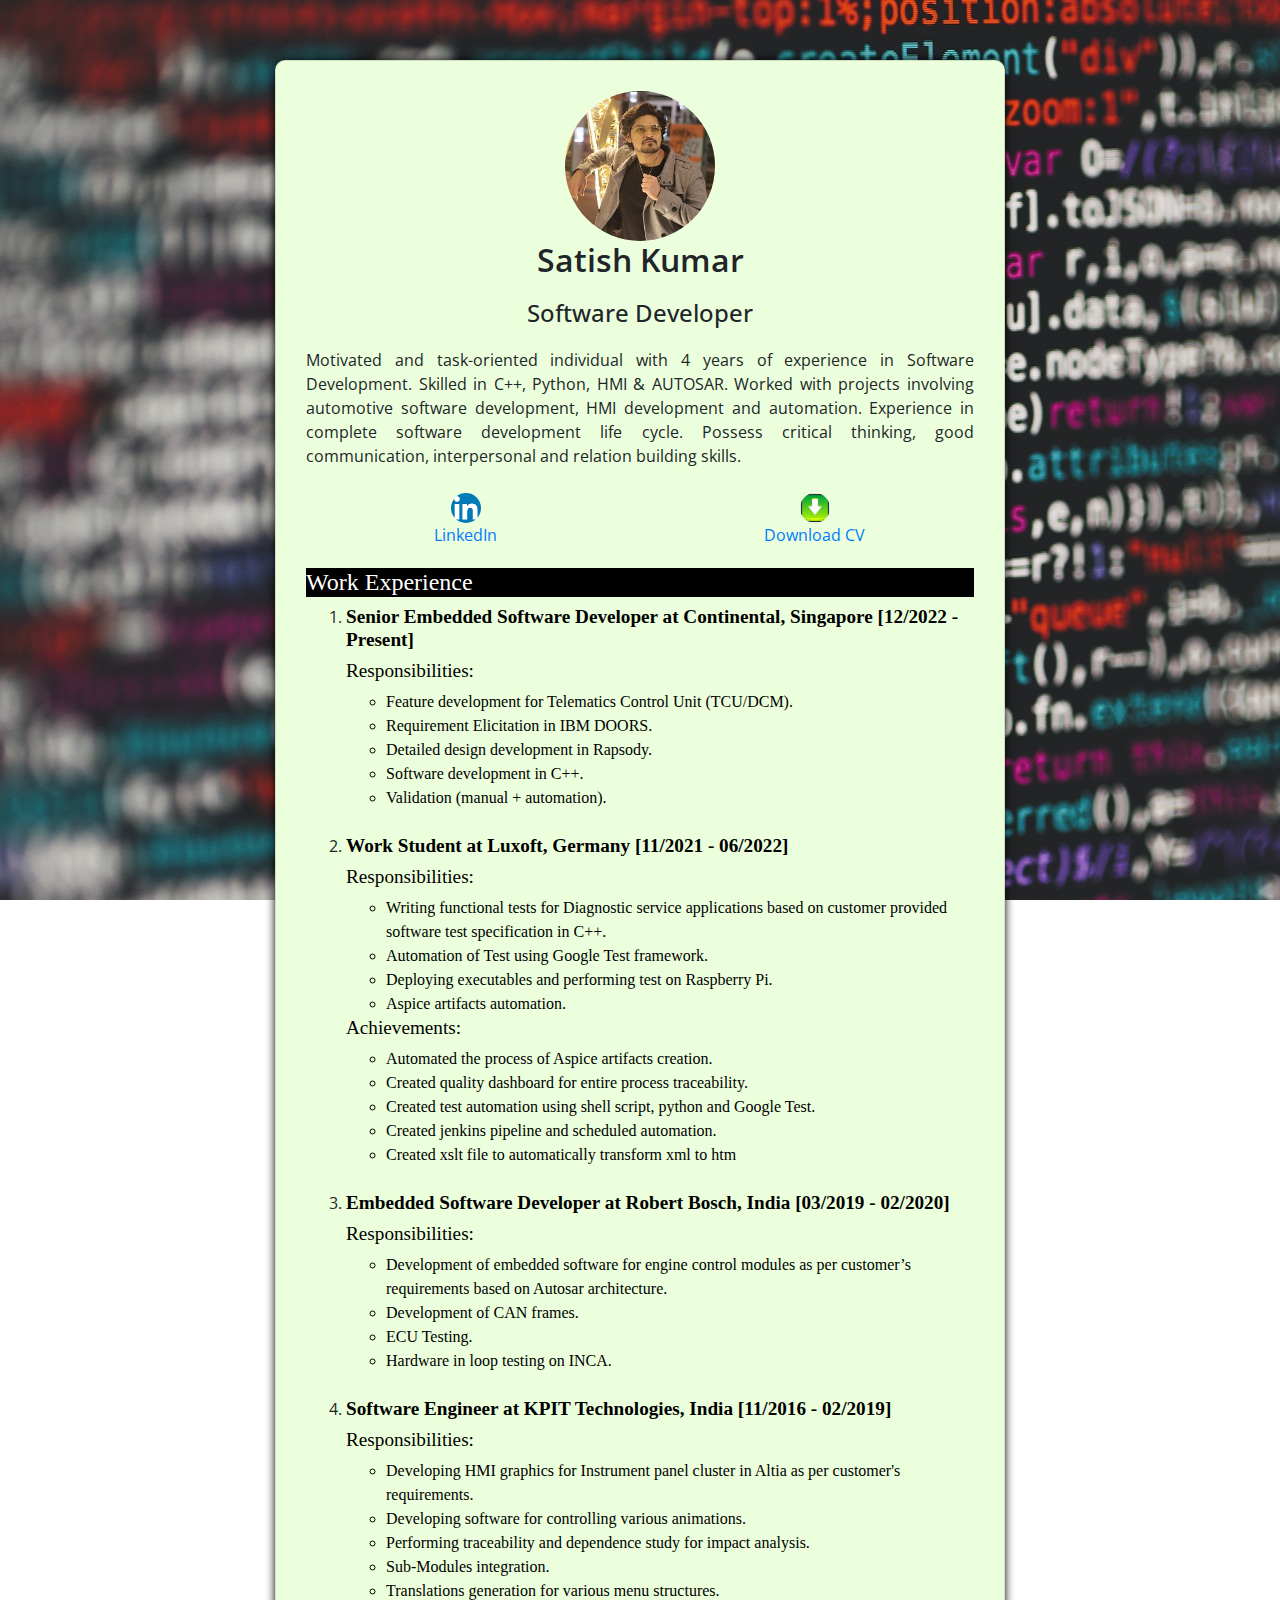
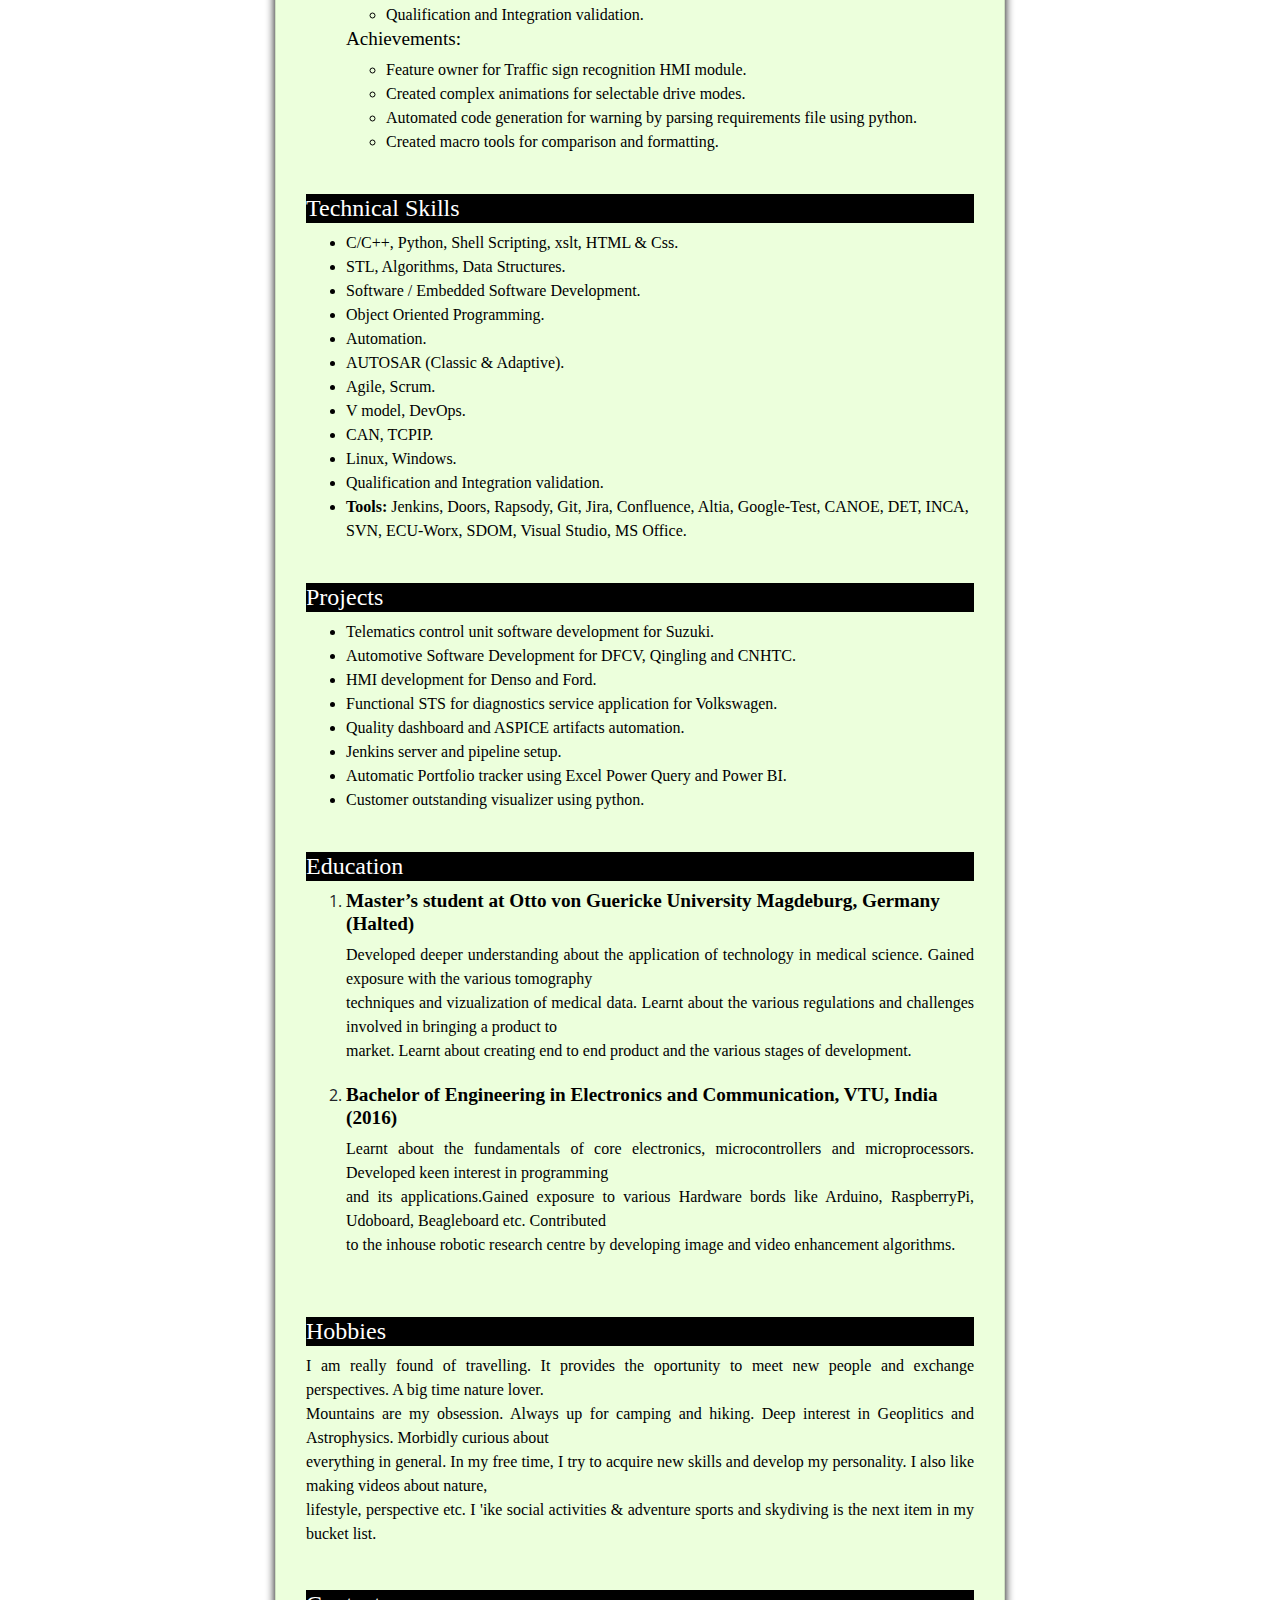
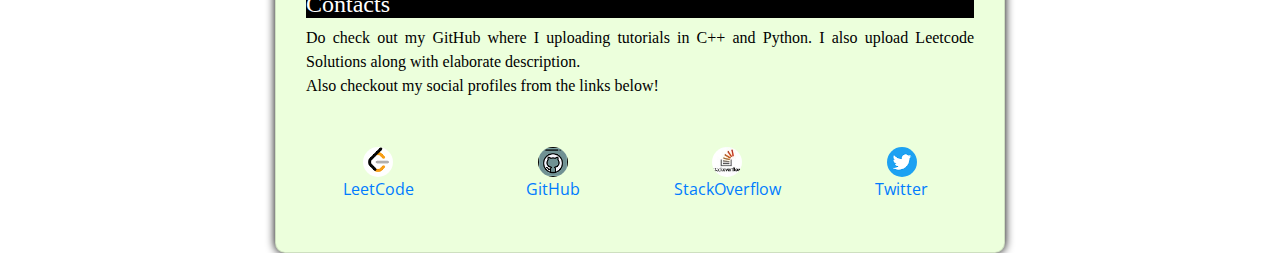
==== commit 4b5bdde4: "removed other social media accounts" ====
--- a/index.html
+++ b/index.html
@@ -262,7 +262,7 @@
 <! –– Contacts ––>
 <div class = "h1">Contacts</div>
 <div class = "t1">
-<p>Do check out my GitHub where i keep uploading tutorial files in C++ and Python. I also upload Leetcode Solutions along with elaborate description.<br>
+<p>Do check out my GitHub where I uploading tutorials in C++ and Python. I also upload Leetcode Solutions along with elaborate description.<br>
     Also checkout my social profiles from the links below!
 </p>
 </div>
@@ -276,25 +276,12 @@
         <a href="https://github.com/satishsingh0077"><figure><img src="Images/Github.png" alt="GitHub" style="width:30px;height:30px;"><figcaption style="text-align: center">GitHub</figcaption></figure></a>
     </div>
     <div class="column">
-        <a href="https://stackoverflow.com/users/17842249/satish-kumar-singh"><figure><img src="Images/StackOverflow.jpeg" alt="Stack Overflow" style="width:30px;height:30px;"><figcaption style="text-align: center">StackOvf</figcaption></figure></a>
+        <a href="https://stackoverflow.com/users/17842249/satish-kumar-singh"><figure><img src="Images/StackOverflow.jpeg" alt="Stack Overflow" style="width:30px;height:30px;"><figcaption style="text-align: center">StackOverflow</figcaption></figure></a>
       </div>
       <div class="column">
         <a href="https://twitter.com/SatishXcom"><figure><img src="Images/Twitter.png" alt="Twitter" style="width:30px;height:30px;"><figcaption style="text-align: center">Twitter</figcaption></figure></a>
       </div>
-      <div class="column">
-        <a href="https://www.youtube.com/channel/UCJR1rvSaWUZOixMQodobD7g"><figure><img src="Images/Youtube.png" alt="YouTube" style="width:30px;height:30px;"><figcaption style="text-align: center">YouTube</figcaption></figure></a>
-      </div>
-      <div class="column">
-        <a href="https://www.instagram.com/satish_singhx/"><figure><img src="Images/Instagram.png" alt="Instagram" style="width:30px;height:30px;"><figcaption style="text-align: center">Instagram</figcaption></figure></a>
-      </div>
-      <div class="column">
-        <a href="https://www.facebook.com/satishsingh.xx"><figure><img src="Images/Facebook.png" alt="Facebook" style="width:30px;height:30px;"><figcaption style="text-align: center">Facebook</figcaption></figure></a>
-      </div>
-      <div class="column">
-        <a href="https://wa.me/+4917670106345"><figure><img src="Images/Whatsapp.png" alt="Whatsapp" style="width:30px;height:30px;"><figcaption style="text-align: center">Whatsapp</figcaption></figure></a>
-      </div>
   </div>			
-			
 			
           </div>
         </div>
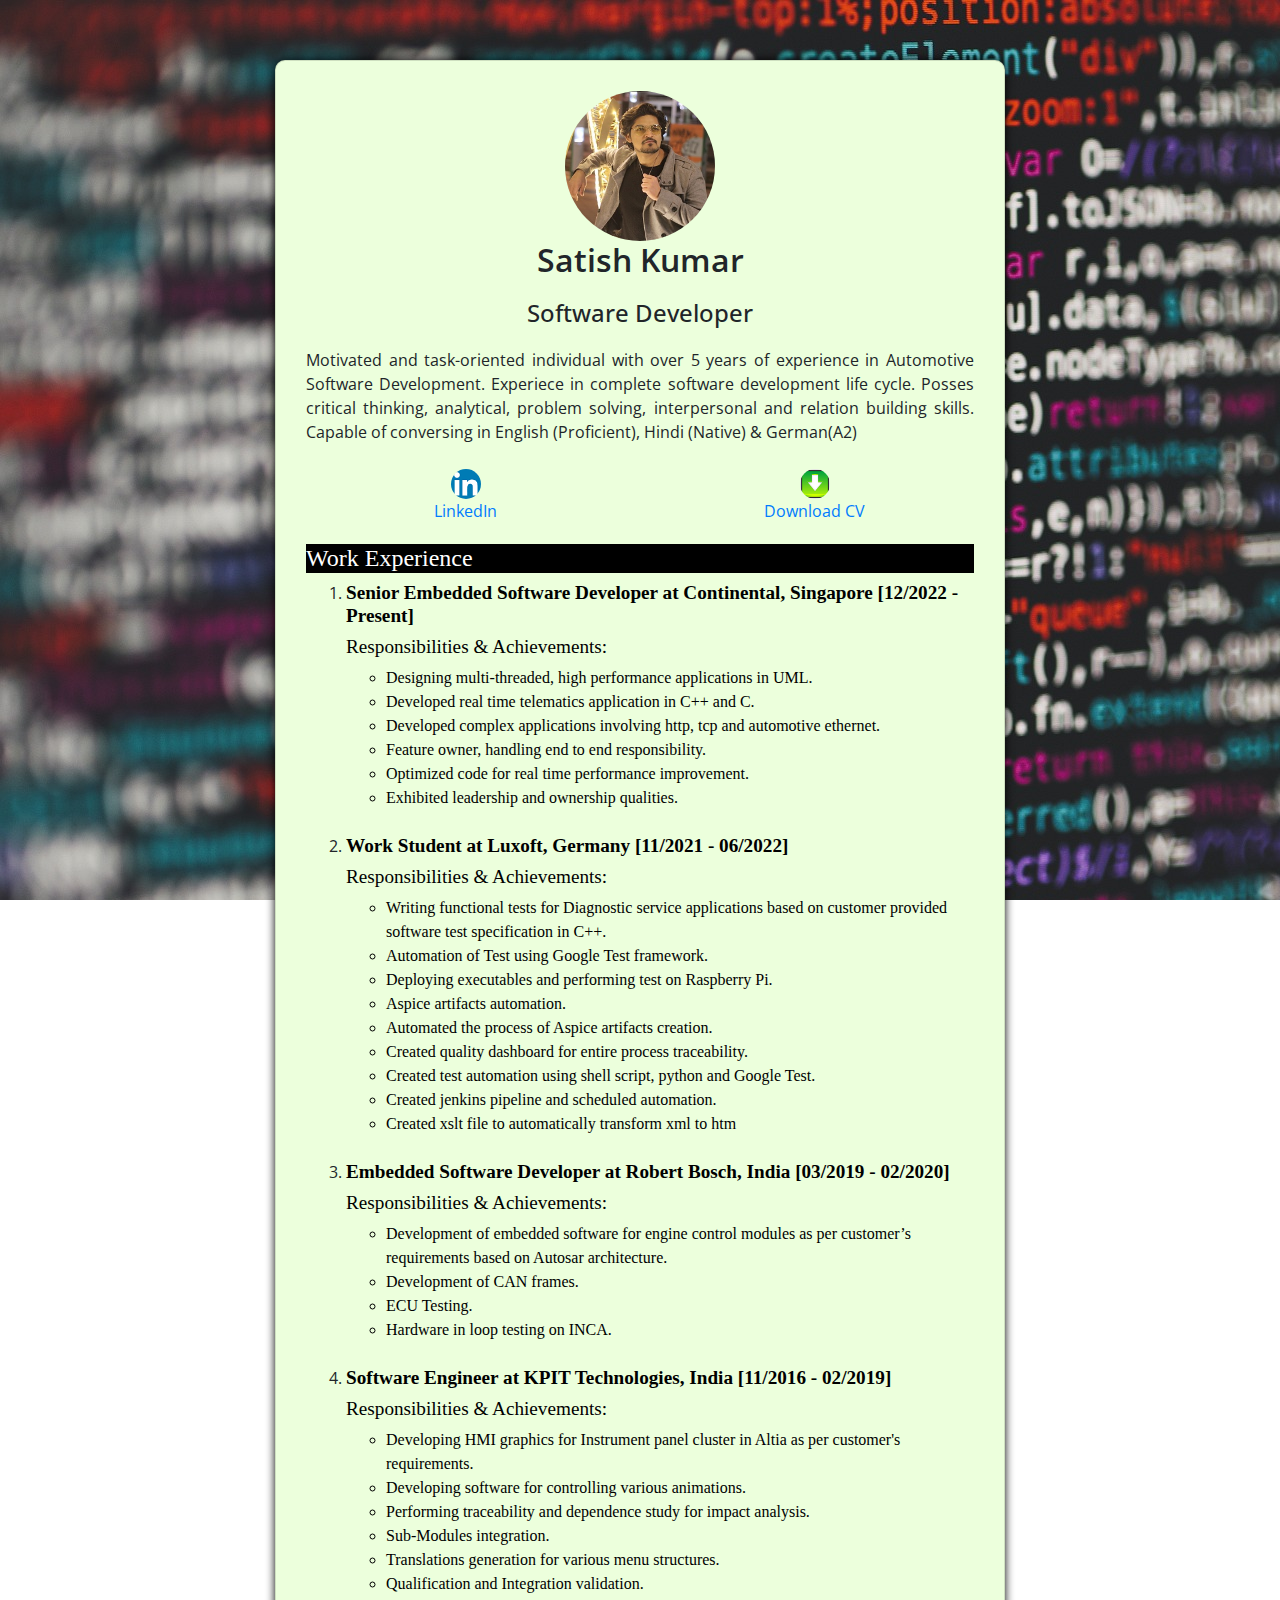
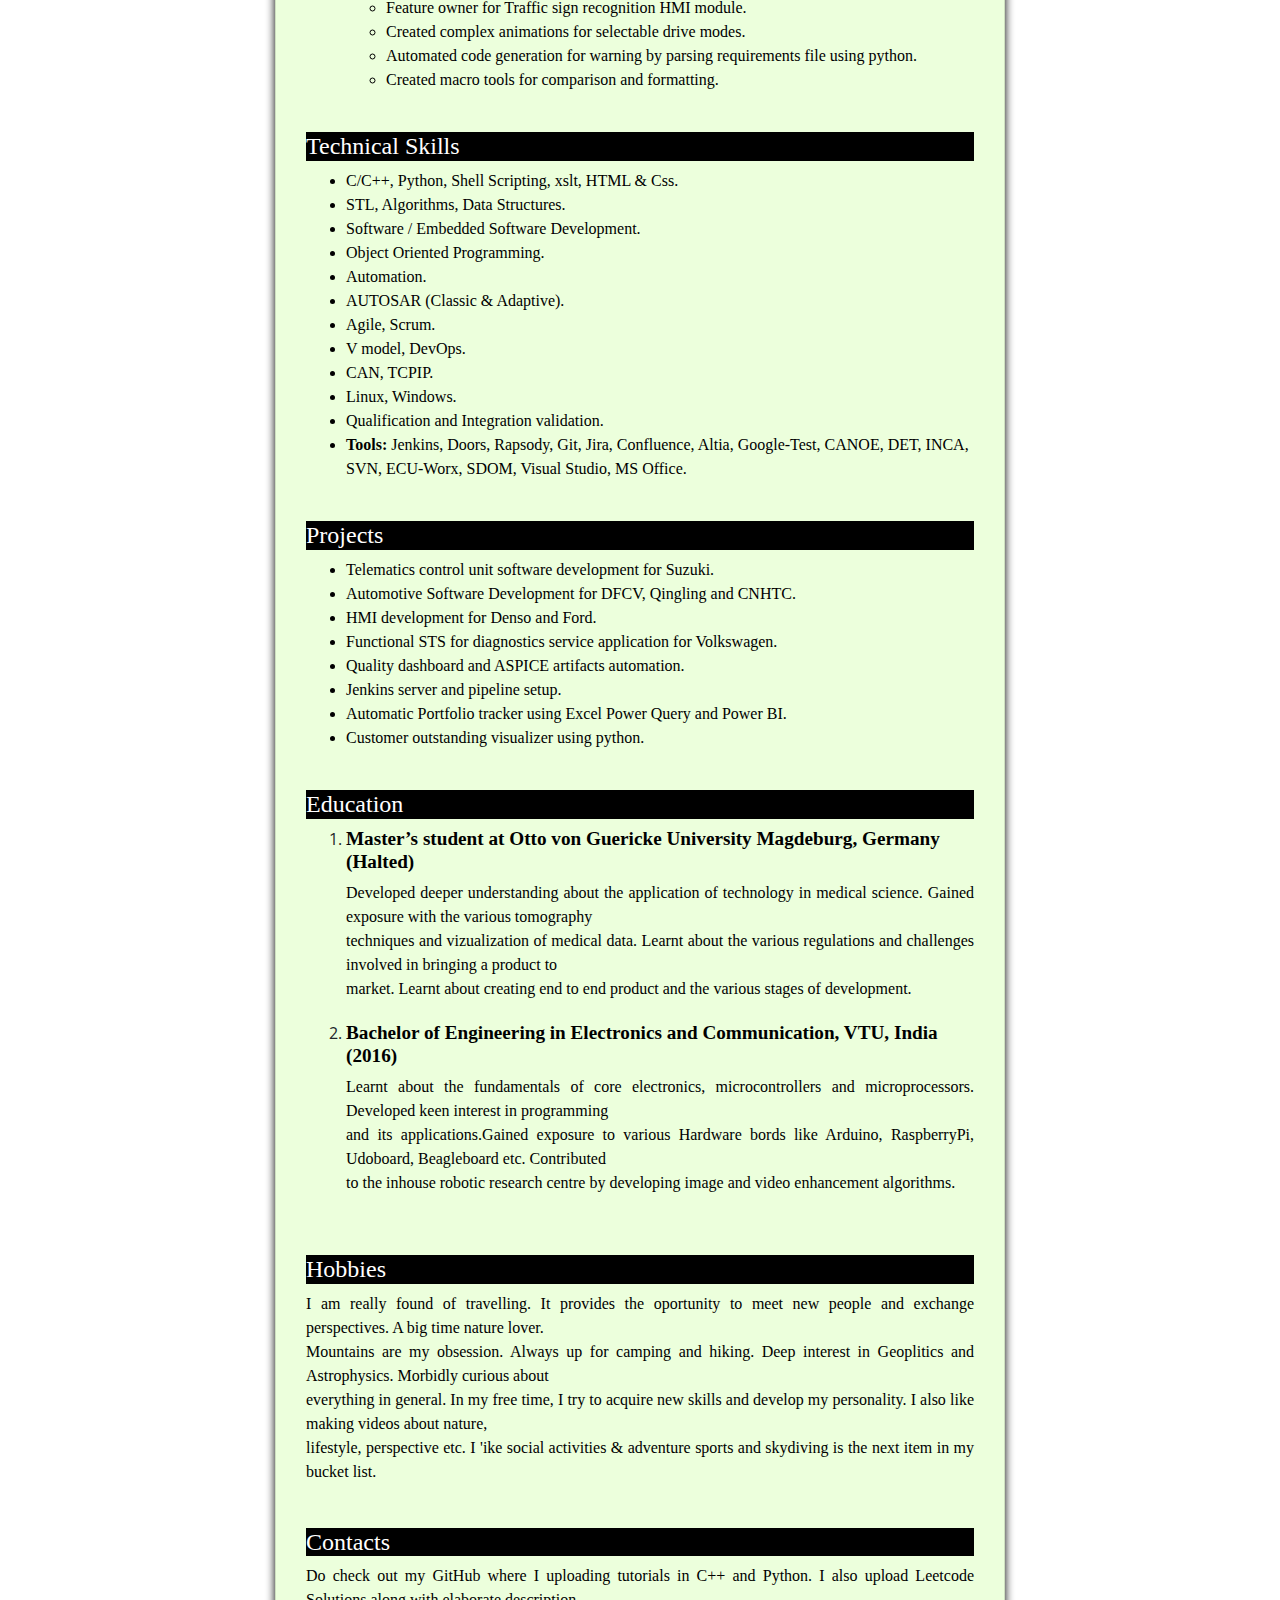
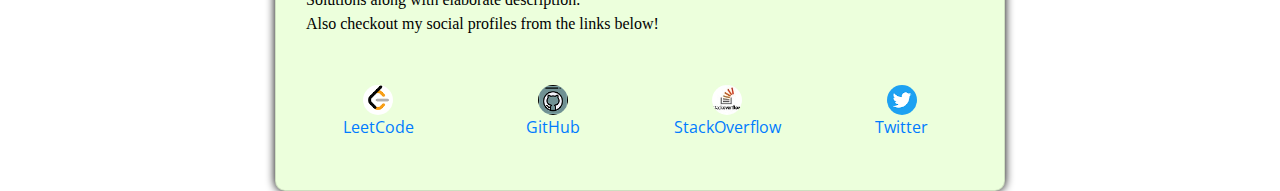
==== commit 625d9ca3: "removed other social media accounts" ====
--- a/index.html
+++ b/index.html
@@ -112,7 +112,11 @@
             <img src="Images/Satish.jpg" alt="Satish">
             <h1>Satish Kumar</h1>
             <h2>Software Developer</h2>
-            <p>Motivated and task-oriented individual with 4 years of experience in Software Development. Skilled in C++, Python, HMI & AUTOSAR. Worked with projects involving automotive software development, HMI development and automation. Experience in complete software development life cycle. Possess critical thinking, good communication, interpersonal and relation building skills.</p>
+            <p>Motivated and task-oriented individual with over 5 years of experience in Automotive
+              Software Development. Experiece in complete software development life cycle.
+              Posses critical thinking, analytical, problem solving, interpersonal and relation
+              building skills. Capable of conversing in English (Proficient), Hindi (Native) &
+              German(A2)</p>
              <div class="row">
 				<div class="column">
 					<a href="https://www.linkedin.com/in/Satish-Kumar-e/"><figure><img src="Images/Linkedin.png" alt="LinkedIn" style="width:30px;height:30px;"><figcaption style="text-align: center";>LinkedIn</figcaption></figure></a>
@@ -126,31 +130,27 @@
   <ol>
   <! –– Continental ––>
   <li><div class = "h2"><b><span style="">Senior Embedded Software Developer at Continental, Singapore [12/2022 - Present]</span></b></div></li>
-  <div class = "h2"><span style="">Responsibilities:</span></div>
-  <div class = "t1">
-  <ul>
-    <li> Feature development for Telematics Control Unit (TCU/DCM).</li>
-    <li> Requirement Elicitation in IBM DOORS.</li>
-    <li> Detailed design development in Rapsody.</li>
-    <li> Software development in C++.</li>
-    <li> Validation (manual + automation).</li>
+  <div class = "h2"><span style="">Responsibilities & Achievements:</span></div>
+  <div class = "t1">
+  <ul>
+    <li> Designing multi-threaded, high performance applications in UML.</li>
+    <li> Developed real time telematics application in C++ and C.</li>
+    <li> Developed complex applications involving http, tcp and automotive ethernet.</li>
+    <li> Feature owner, handling end to end responsibility.</li>
+    <li> Optimized code for real time performance improvement.</li>
+    <li> Exhibited leadership and ownership qualities.</li>
   </ul>
 </div>
   <br>
   <! –– LUXOFT ––>
   <li><div class = "h2"><b><span style="">Work Student at Luxoft, Germany [11/2021 - 06/2022]</span></b></div></li>
-  <div class = "h2"><span style="">Responsibilities:</span></div>
+  <div class = "h2"><span style="">Responsibilities & Achievements:</span></div>
   <div class = "t1">
   <ul>
     <li> Writing functional tests for Diagnostic service applications based on customer provided software test specification in C++.</li>
     <li> Automation of Test using Google Test framework.</li>
     <li> Deploying executables and performing test on Raspberry Pi.</li>
     <li> Aspice artifacts automation.</li>
-  </ul>
-</div>
-  <div class = "h2"><span style="">Achievements:</span></div>
-  <div class = "t1">
-  <ul>
     <li> Automated the process of Aspice artifacts creation. </li>
     <li> Created quality dashboard for entire process traceability.</li>
     <li> Created test automation using shell script, python and Google Test.</li>
@@ -161,7 +161,7 @@
 <br>
   <! –– BOSCH ––>
   <li><div class = "h2"><b><span style="">Embedded Software Developer at Robert Bosch, India [03/2019 - 02/2020]</span></b></div></li>
-  <div class = "h2"><span style="">Responsibilities:</span></div>
+  <div class = "h2"><span style="">Responsibilities & Achievements:</span></div>
   <div class = "t1">
   <ul>
     <li>  Development of embedded software for engine control modules as per customer’s requirements based on Autosar architecture.</li>
@@ -173,7 +173,7 @@
 <br>
   <! –– KPIT ––>
   <li><div class = "h2"><b><span style="">Software Engineer at KPIT Technologies, India [11/2016 - 02/2019]</span></b></div></li>
-  <div class = "h2"><span style="">Responsibilities:</span></div>
+  <div class = "h2"><span style="">Responsibilities & Achievements:</span></div>
   <div class = "t1"> 
   <ul>
     <li>  Developing HMI graphics for Instrument panel cluster in Altia as per customer's requirements.</li>
@@ -182,17 +182,12 @@
     <li>  Sub-Modules integration.</li>
     <li>  Translations generation for various menu structures.</li>
     <li>  Qualification and Integration validation.</li>
-  </ul>
-  </div>
-  <div class = "h2"><span style="">Achievements:</span></div>
-  <div class = "t1"> 
-  <ul>
     <li>  Feature owner for Traffic sign recognition HMI module. </li>
     <li> Created complex animations for selectable drive modes.</li>
     <li> Automated code generation for warning by parsing requirements file using python.</li>
     <li> Created macro tools for comparison and formatting.</li>
   </ul>
-</div>
+  </div>
 </ol>
 <br>
   <! –– Technical Skills ––>
